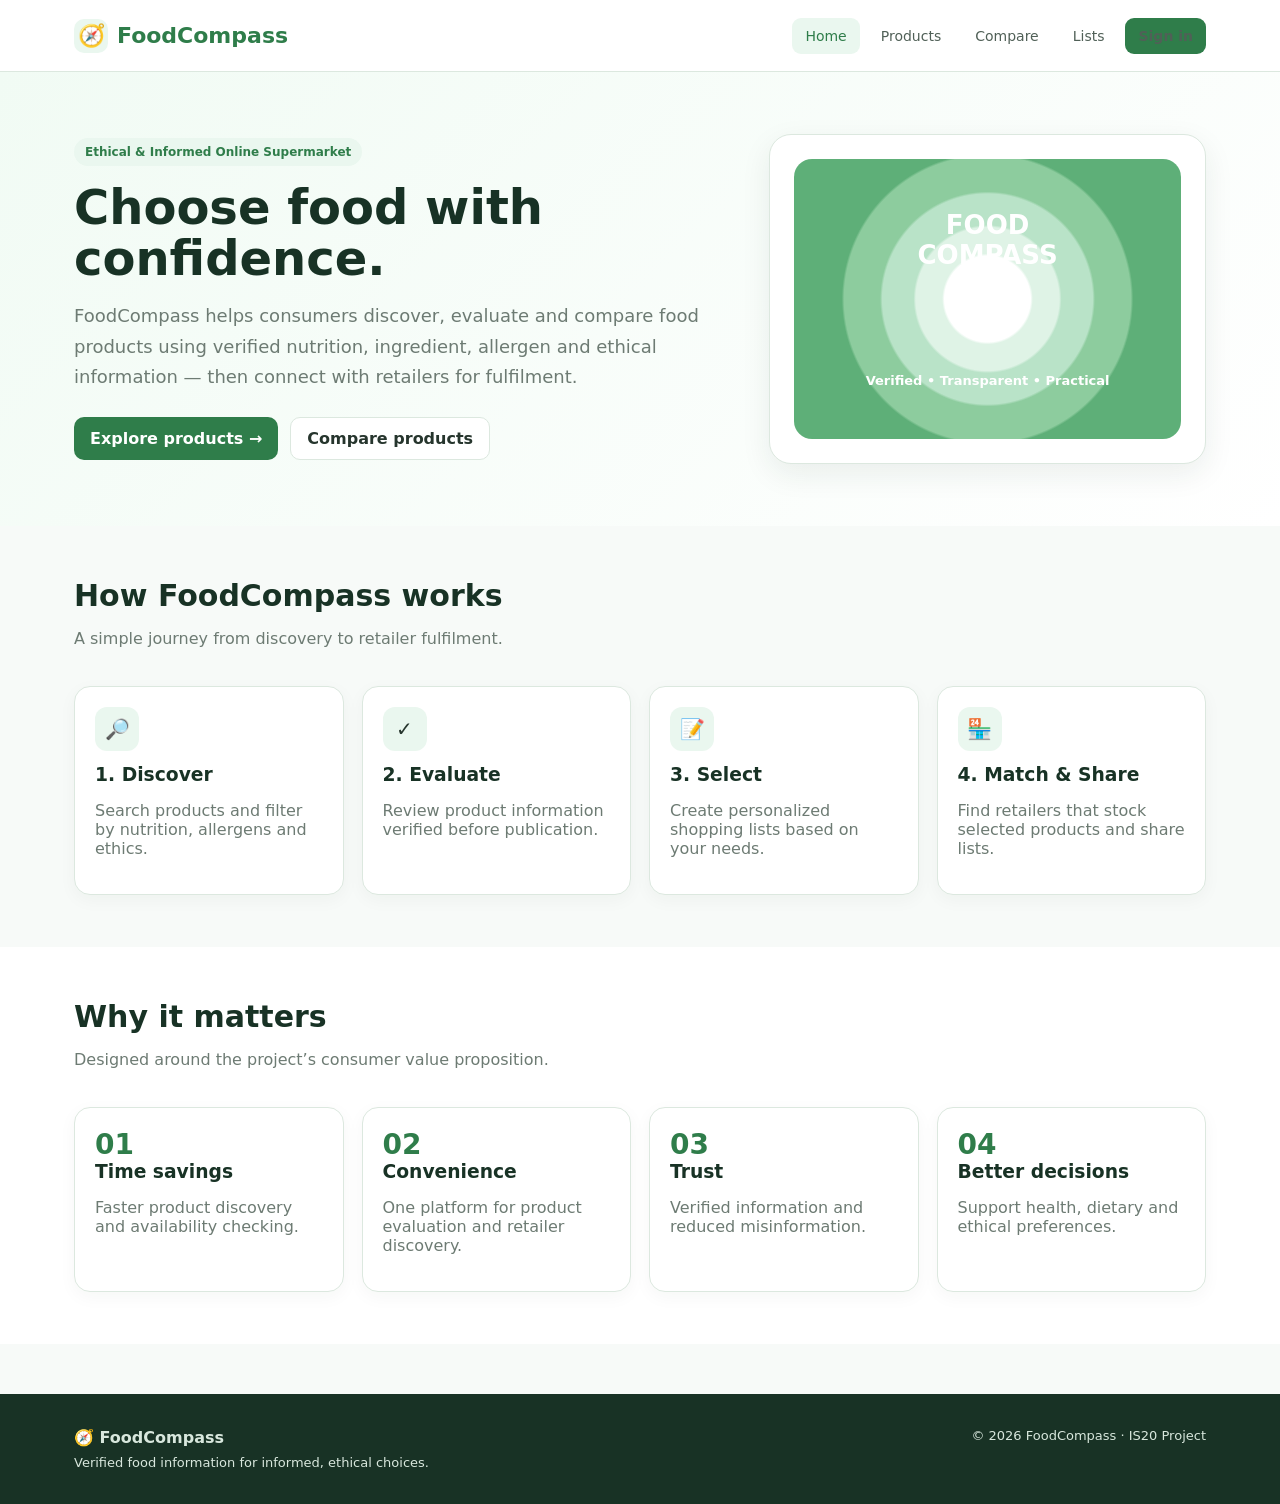
==== index.html @ 1da06735 "Add Product Owner product submission workflow" ====
<!doctype html>
<html lang="en"><head><meta charset="utf-8"><meta name="viewport" content="width=device-width,initial-scale=1">
<title>Home | FoodCompass</title><style>
:root{
  --green:#2f7d4a; --green2:#3fa66a; --mint:#eaf7ef; --dark:#183225;
  --text:#26352d; --muted:#6d7b73; --white:#fff; --border:#dce8df;
  --shadow:0 10px 30px rgba(24,50,37,.08); --danger:#c94b4b; --warning:#b7791f;
}
*{box-sizing:border-box} body{margin:0;font-family:Inter,system-ui,-apple-system,BlinkMacSystemFont,"Segoe UI",sans-serif;background:#f7faf8;color:var(--text)}
a{text-decoration:none;color:inherit}.container{max-width:1180px;margin:auto;padding:0 24px}
.nav{height:72px;background:#fff;border-bottom:1px solid var(--border);display:flex;align-items:center;position:sticky;top:0;z-index:20}
.nav-inner{display:flex;align-items:center;justify-content:space-between;width:100%}
.logo{font-weight:800;font-size:22px;color:var(--green);display:flex;align-items:center;gap:9px}
.logo span{display:grid;place-items:center;width:34px;height:34px;border-radius:10px;background:var(--mint)}
.navlinks{display:flex;gap:8px;align-items:center}.navlinks a{padding:10px 13px;border-radius:9px;font-size:14px;color:#506057}.navlinks a:hover,.navlinks a.active{background:var(--mint);color:var(--green)}
.btn{border:0;border-radius:10px;padding:11px 16px;font-weight:700;cursor:pointer;display:inline-flex;align-items:center;justify-content:center;gap:8px}
.btn-primary{background:var(--green);color:#fff}.btn-secondary{background:#fff;border:1px solid var(--border);color:var(--text)}.btn-danger{background:#fff1f1;color:var(--danger)}
.hero{padding:62px 0;background:linear-gradient(135deg,#f1fbf4,#fff)}
.hero-grid{display:grid;grid-template-columns:1.2fr .8fr;gap:40px;align-items:center}
.badge{display:inline-flex;background:var(--mint);color:var(--green);padding:7px 11px;border-radius:999px;font-weight:700;font-size:12px}
h1{font-size:48px;line-height:1.05;margin:16px 0;color:var(--dark)}h2{font-size:30px;margin:0 0 10px;color:var(--dark)}h3{margin:0 0 8px;color:var(--dark)}
.lead{font-size:18px;line-height:1.7;color:var(--muted);max-width:680px}
.actions{display:flex;gap:12px;margin-top:24px;flex-wrap:wrap}
.hero-card{background:#fff;border:1px solid var(--border);border-radius:22px;padding:24px;box-shadow:var(--shadow)}
.compass{height:280px;border-radius:18px;background:radial-gradient(circle at center,#fff 0 18%,#dff3e6 19% 30%,#b9e3c8 31% 44%,#8dcc9e 45% 60%,#5eaf78 61%);display:grid;place-items:center;color:#fff;text-align:center;font-weight:800;font-size:26px}
.section{padding:52px 0}.section-head{display:flex;justify-content:space-between;align-items:end;gap:20px;margin-bottom:22px}.muted{color:var(--muted)}
.grid{display:grid;gap:18px}.grid-3{grid-template-columns:repeat(3,1fr)}.grid-4{grid-template-columns:repeat(4,1fr)}.grid-2{grid-template-columns:repeat(2,1fr)}
.card{background:#fff;border:1px solid var(--border);border-radius:16px;padding:20px;box-shadow:0 5px 18px rgba(24,50,37,.04)}
.icon{width:44px;height:44px;border-radius:12px;background:var(--mint);display:grid;place-items:center;font-size:20px;margin-bottom:13px}
.kpi{font-size:28px;font-weight:800;color:var(--green)}.tag{display:inline-block;padding:5px 9px;border-radius:999px;background:#eef5f0;color:#47705a;font-size:12px;font-weight:700;margin:3px}
.searchbar{display:flex;gap:10px;background:#fff;padding:12px;border:1px solid var(--border);border-radius:14px;box-shadow:var(--shadow)}
input,select{width:100%;border:1px solid var(--border);border-radius:9px;padding:12px;background:#fff;color:var(--text);outline:none}
.filters{display:flex;gap:10px;flex-wrap:wrap;margin:16px 0}.filters select{width:auto;min-width:150px}
.product-card{overflow:hidden;padding:0}.product-img{height:155px;background:linear-gradient(135deg,#eaf7ef,#d6efe0);display:grid;place-items:center;font-size:56px}.product-body{padding:18px}
.price{font-size:20px;font-weight:800;color:var(--green)}.rating{font-size:13px;color:#9a6b19}
.layout{display:grid;grid-template-columns:240px 1fr;gap:24px}.sidebar{background:#fff;border:1px solid var(--border);border-radius:16px;padding:16px;height:max-content}.sidebar a{display:block;padding:11px;border-radius:9px;color:#607067}.sidebar a:hover,.sidebar a.active{background:var(--mint);color:var(--green);font-weight:700}
.table{width:100%;border-collapse:collapse;background:#fff;border:1px solid var(--border);border-radius:14px;overflow:hidden}.table th,.table td{padding:14px;text-align:left;border-bottom:1px solid var(--border);font-size:14px}.table th{background:#f3f8f4;color:#506057}
.status{padding:5px 9px;border-radius:999px;font-size:12px;font-weight:700}.approved{background:#e8f7ed;color:#2f7d4a}.pending{background:#fff6df;color:#9a6b19}.rejected{background:#fff0f0;color:#b33c3c}
.footer{margin-top:50px;background:#183225;color:#d8e7dd;padding:34px 0}.footer-grid{display:flex;justify-content:space-between;gap:30px}.small{font-size:13px}
.auth{min-height:calc(100vh - 72px);display:grid;place-items:center;padding:40px}.auth-card{width:min(460px,100%);background:#fff;border:1px solid var(--border);border-radius:18px;padding:30px;box-shadow:var(--shadow)}.form-group{margin:14px 0}.form-group label{display:block;font-size:13px;font-weight:700;margin-bottom:7px}
.compare{display:grid;grid-template-columns:repeat(3,1fr);gap:14px}.compare .card{position:relative}.check{color:var(--green);font-weight:800}
.notice{padding:13px 15px;border-radius:10px;background:#eff8f2;border:1px solid #d7ebdd;margin-bottom:16px}
@media(max-width:850px){.hero-grid,.layout{grid-template-columns:1fr}.grid-3,.grid-4,.grid-2,.compare{grid-template-columns:1fr 1fr}.navlinks{display:none}h1{font-size:38px}}
@media(max-width:560px){.grid-3,.grid-4,.grid-2,.compare{grid-template-columns:1fr}.container{padding:0 16px}.section{padding:38px 0}}
</style></head>
<body>
<header class="nav"><div class="container nav-inner">
<a class="logo" href="index.html"><span>🧭</span> FoodCompass</a>
<nav class="navlinks"><a class="active" href="index.html">Home</a><a class="" href="products.php">Products</a><a class="" href="compare.html">Compare</a><a class="" href="lists.html">Lists</a><a href="login.html" class="btn btn-primary">Sign in</a></nav>
</div></header>

<main>
<section class="hero"><div class="container hero-grid">
<div><span class="badge">Ethical & Informed Online Supermarket</span>
<h1>Choose food with confidence.</h1>
<p class="lead">FoodCompass helps consumers discover, evaluate and compare food products using verified nutrition, ingredient, allergen and ethical information — then connect with retailers for fulfilment.</p>
<div class="actions"><a class="btn btn-primary" href="products.php">Explore products →</a><a class="btn btn-secondary" href="compare.html">Compare products</a></div></div>
<div class="hero-card"><div class="compass">FOOD<br>COMPASS<br><span style="font-size:13px;font-weight:600">Verified • Transparent • Practical</span></div></div>
</div></section>
<section class="section"><div class="container"><div class="section-head"><div><h2>How FoodCompass works</h2><p class="muted">A simple journey from discovery to retailer fulfilment.</p></div></div>
<div class="grid grid-4">
<div class="card"><div class="icon">🔎</div><h3>1. Discover</h3><p class="muted">Search products and filter by nutrition, allergens and ethics.</p></div>
<div class="card"><div class="icon">✓</div><h3>2. Evaluate</h3><p class="muted">Review product information verified before publication.</p></div>
<div class="card"><div class="icon">📝</div><h3>3. Select</h3><p class="muted">Create personalized shopping lists based on your needs.</p></div>
<div class="card"><div class="icon">🏪</div><h3>4. Match & Share</h3><p class="muted">Find retailers that stock selected products and share lists.</p></div>
</div></div></section>
<section class="section" style="background:#fff"><div class="container"><div class="section-head"><div><h2>Why it matters</h2><p class="muted">Designed around the project’s consumer value proposition.</p></div></div>
<div class="grid grid-4">
<div class="card"><div class="kpi">01</div><h3>Time savings</h3><p class="muted">Faster product discovery and availability checking.</p></div>
<div class="card"><div class="kpi">02</div><h3>Convenience</h3><p class="muted">One platform for product evaluation and retailer discovery.</p></div>
<div class="card"><div class="kpi">03</div><h3>Trust</h3><p class="muted">Verified information and reduced misinformation.</p></div>
<div class="card"><div class="kpi">04</div><h3>Better decisions</h3><p class="muted">Support health, dietary and ethical preferences.</p></div>
</div></div></section>
</main>

<footer class="footer"><div class="container footer-grid"><div><strong>🧭 FoodCompass</strong><div class="small" style="margin-top:8px">Verified food information for informed, ethical choices.</div></div><div class="small">© 2026 FoodCompass · IS20 Project</div></div></footer>
<script>
document.querySelectorAll("[data-filter]").forEach(el=>el.addEventListener("input",()=>{
 const q=(document.querySelector("#search")?.value||"").toLowerCase();
 document.querySelectorAll(".product-card").forEach(c=>c.style.display=c.innerText.toLowerCase().includes(q)?"":"none");
}));
</script>
</body></html>
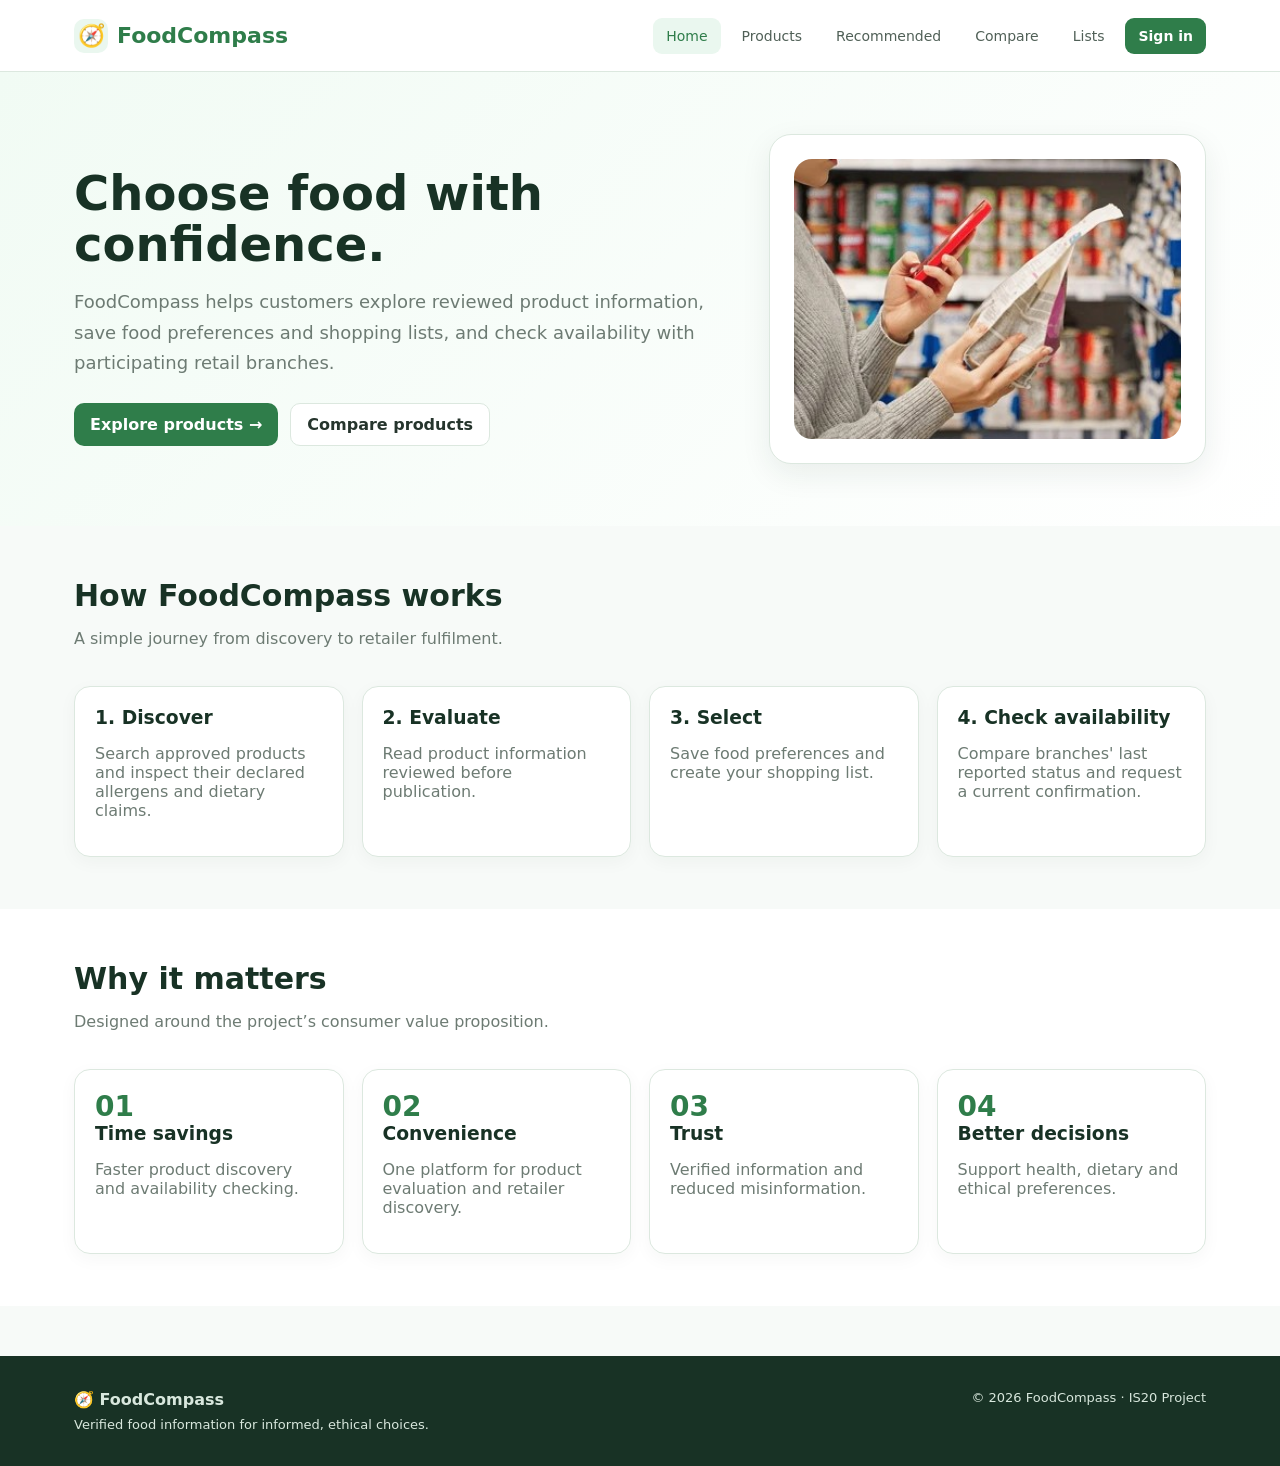
==== commit 75966f13: "Add customer preferences and reviewed product photos" ====
--- a/index.html
+++ b/index.html
@@ -22,11 +22,10 @@
 .lead{font-size:18px;line-height:1.7;color:var(--muted);max-width:680px}
 .actions{display:flex;gap:12px;margin-top:24px;flex-wrap:wrap}
 .hero-card{background:#fff;border:1px solid var(--border);border-radius:22px;padding:24px;box-shadow:var(--shadow)}
-.compass{height:280px;border-radius:18px;background:radial-gradient(circle at center,#fff 0 18%,#dff3e6 19% 30%,#b9e3c8 31% 44%,#8dcc9e 45% 60%,#5eaf78 61%);display:grid;place-items:center;color:#fff;text-align:center;font-weight:800;font-size:26px}
+.hero-photo{display:block;width:100%;height:280px;object-fit:cover;border-radius:18px}
 .section{padding:52px 0}.section-head{display:flex;justify-content:space-between;align-items:end;gap:20px;margin-bottom:22px}.muted{color:var(--muted)}
 .grid{display:grid;gap:18px}.grid-3{grid-template-columns:repeat(3,1fr)}.grid-4{grid-template-columns:repeat(4,1fr)}.grid-2{grid-template-columns:repeat(2,1fr)}
 .card{background:#fff;border:1px solid var(--border);border-radius:16px;padding:20px;box-shadow:0 5px 18px rgba(24,50,37,.04)}
-.icon{width:44px;height:44px;border-radius:12px;background:var(--mint);display:grid;place-items:center;font-size:20px;margin-bottom:13px}
 .kpi{font-size:28px;font-weight:800;color:var(--green)}.tag{display:inline-block;padding:5px 9px;border-radius:999px;background:#eef5f0;color:#47705a;font-size:12px;font-weight:700;margin:3px}
 .searchbar{display:flex;gap:10px;background:#fff;padding:12px;border:1px solid var(--border);border-radius:14px;box-shadow:var(--shadow)}
 input,select{width:100%;border:1px solid var(--border);border-radius:9px;padding:12px;background:#fff;color:var(--text);outline:none}
@@ -42,27 +41,35 @@
 .notice{padding:13px 15px;border-radius:10px;background:#eff8f2;border:1px solid #d7ebdd;margin-bottom:16px}
 @media(max-width:850px){.hero-grid,.layout{grid-template-columns:1fr}.grid-3,.grid-4,.grid-2,.compare{grid-template-columns:1fr 1fr}.navlinks{display:none}h1{font-size:38px}}
 @media(max-width:560px){.grid-3,.grid-4,.grid-2,.compare{grid-template-columns:1fr}.container{padding:0 16px}.section{padding:38px 0}}
-</style></head>
+
+.navlinks a.btn-primary {
+    color: #fff;
+}
+
+.navlinks a.btn-primary:hover {
+    background: var(--mint);
+    color: var(--green);
+}</style></head>
 <body>
 <header class="nav"><div class="container nav-inner">
 <a class="logo" href="index.html"><span>🧭</span> FoodCompass</a>
-<nav class="navlinks"><a class="active" href="index.html">Home</a><a class="" href="products.php">Products</a><a class="" href="compare.html">Compare</a><a class="" href="lists.html">Lists</a><a href="login.html" class="btn btn-primary">Sign in</a></nav>
+<nav class="navlinks"><a class="active" href="index.html">Home</a><a class="" href="products.php">Products</a><a href="preferences.php">Recommended</a><a class="" href="compare.html">Compare</a><a class="" href="lists.php">Lists</a><a href="customer-account.php" class="btn btn-primary">Sign in</a></nav>
 </div></header>
 
 <main>
 <section class="hero"><div class="container hero-grid">
-<div><span class="badge">Ethical & Informed Online Supermarket</span>
+<div>
 <h1>Choose food with confidence.</h1>
-<p class="lead">FoodCompass helps consumers discover, evaluate and compare food products using verified nutrition, ingredient, allergen and ethical information — then connect with retailers for fulfilment.</p>
+<p class="lead">FoodCompass helps customers explore reviewed product information, save food preferences and shopping lists, and check availability with participating retail branches.</p>
 <div class="actions"><a class="btn btn-primary" href="products.php">Explore products →</a><a class="btn btn-secondary" href="compare.html">Compare products</a></div></div>
-<div class="hero-card"><div class="compass">FOOD<br>COMPASS<br><span style="font-size:13px;font-weight:600">Verified • Transparent • Practical</span></div></div>
+<div class="hero-card"><img class="hero-photo" src="assets/homepage.jpg" alt="Customer checking a packaged food label while shopping"></div>
 </div></section>
 <section class="section"><div class="container"><div class="section-head"><div><h2>How FoodCompass works</h2><p class="muted">A simple journey from discovery to retailer fulfilment.</p></div></div>
 <div class="grid grid-4">
-<div class="card"><div class="icon">🔎</div><h3>1. Discover</h3><p class="muted">Search products and filter by nutrition, allergens and ethics.</p></div>
-<div class="card"><div class="icon">✓</div><h3>2. Evaluate</h3><p class="muted">Review product information verified before publication.</p></div>
-<div class="card"><div class="icon">📝</div><h3>3. Select</h3><p class="muted">Create personalized shopping lists based on your needs.</p></div>
-<div class="card"><div class="icon">🏪</div><h3>4. Match & Share</h3><p class="muted">Find retailers that stock selected products and share lists.</p></div>
+<div class="card"><h3>1. Discover</h3><p class="muted">Search approved products and inspect their declared allergens and dietary claims.</p></div>
+<div class="card"><h3>2. Evaluate</h3><p class="muted">Read product information reviewed before publication.</p></div>
+<div class="card"><h3>3. Select</h3><p class="muted">Save food preferences and create your shopping list.</p></div>
+<div class="card"><h3>4. Check availability</h3><p class="muted">Compare branches' last reported status and request a current confirmation.</p></div>
 </div></div></section>
 <section class="section" style="background:#fff"><div class="container"><div class="section-head"><div><h2>Why it matters</h2><p class="muted">Designed around the project’s consumer value proposition.</p></div></div>
 <div class="grid grid-4">
@@ -80,4 +87,4 @@
  document.querySelectorAll(".product-card").forEach(c=>c.style.display=c.innerText.toLowerCase().includes(q)?"":"none");
 }));
 </script>
-</body></html>+</body></html>
